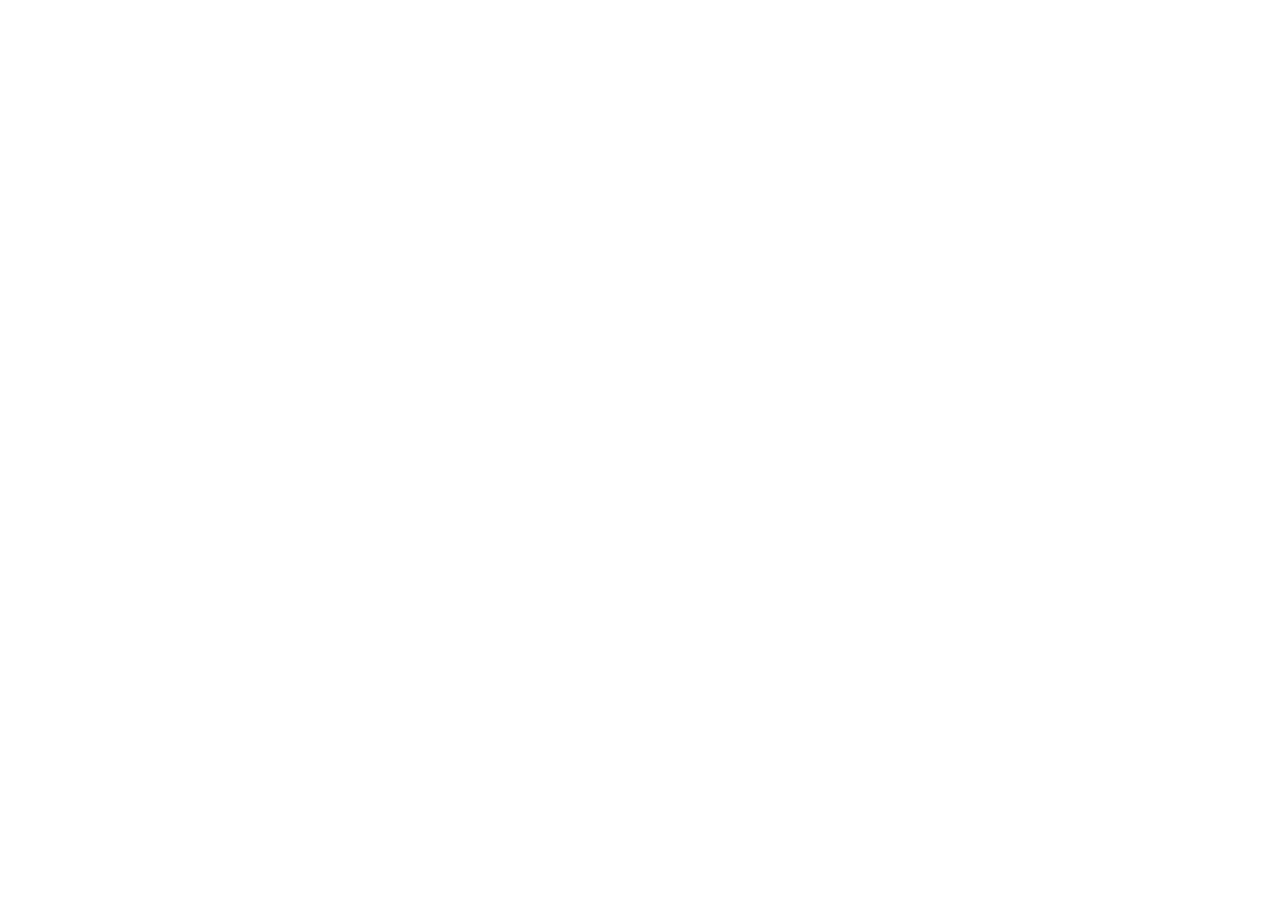
==== index.html @ 44c37a7f "desenvolvendo arquivo script.js" ====
<!DOCTYPE html>
<html lang="en">
<head>
    <meta charset="UTF-8">
    <meta name="viewport" content="width=device-width, initial-scale=1.0">
    <link
     href="style.css"/>
    <title>CheckChess</title>
</head>
<body>
    
<div id ="container">

</div>
    
</body>
</html>
---- style.css ----
body {
    font-family: Cambria, Cochin, Georgia, Times, 'Times New Roman', serif;
    margin: 0;
    background-color: #000;
}


.square {
    background-color: #aaffaa;
    display: inline-block;
    border: 1px solid #fff;
    text-align: center;
    position: absolute;
    cursor: pointer;
}
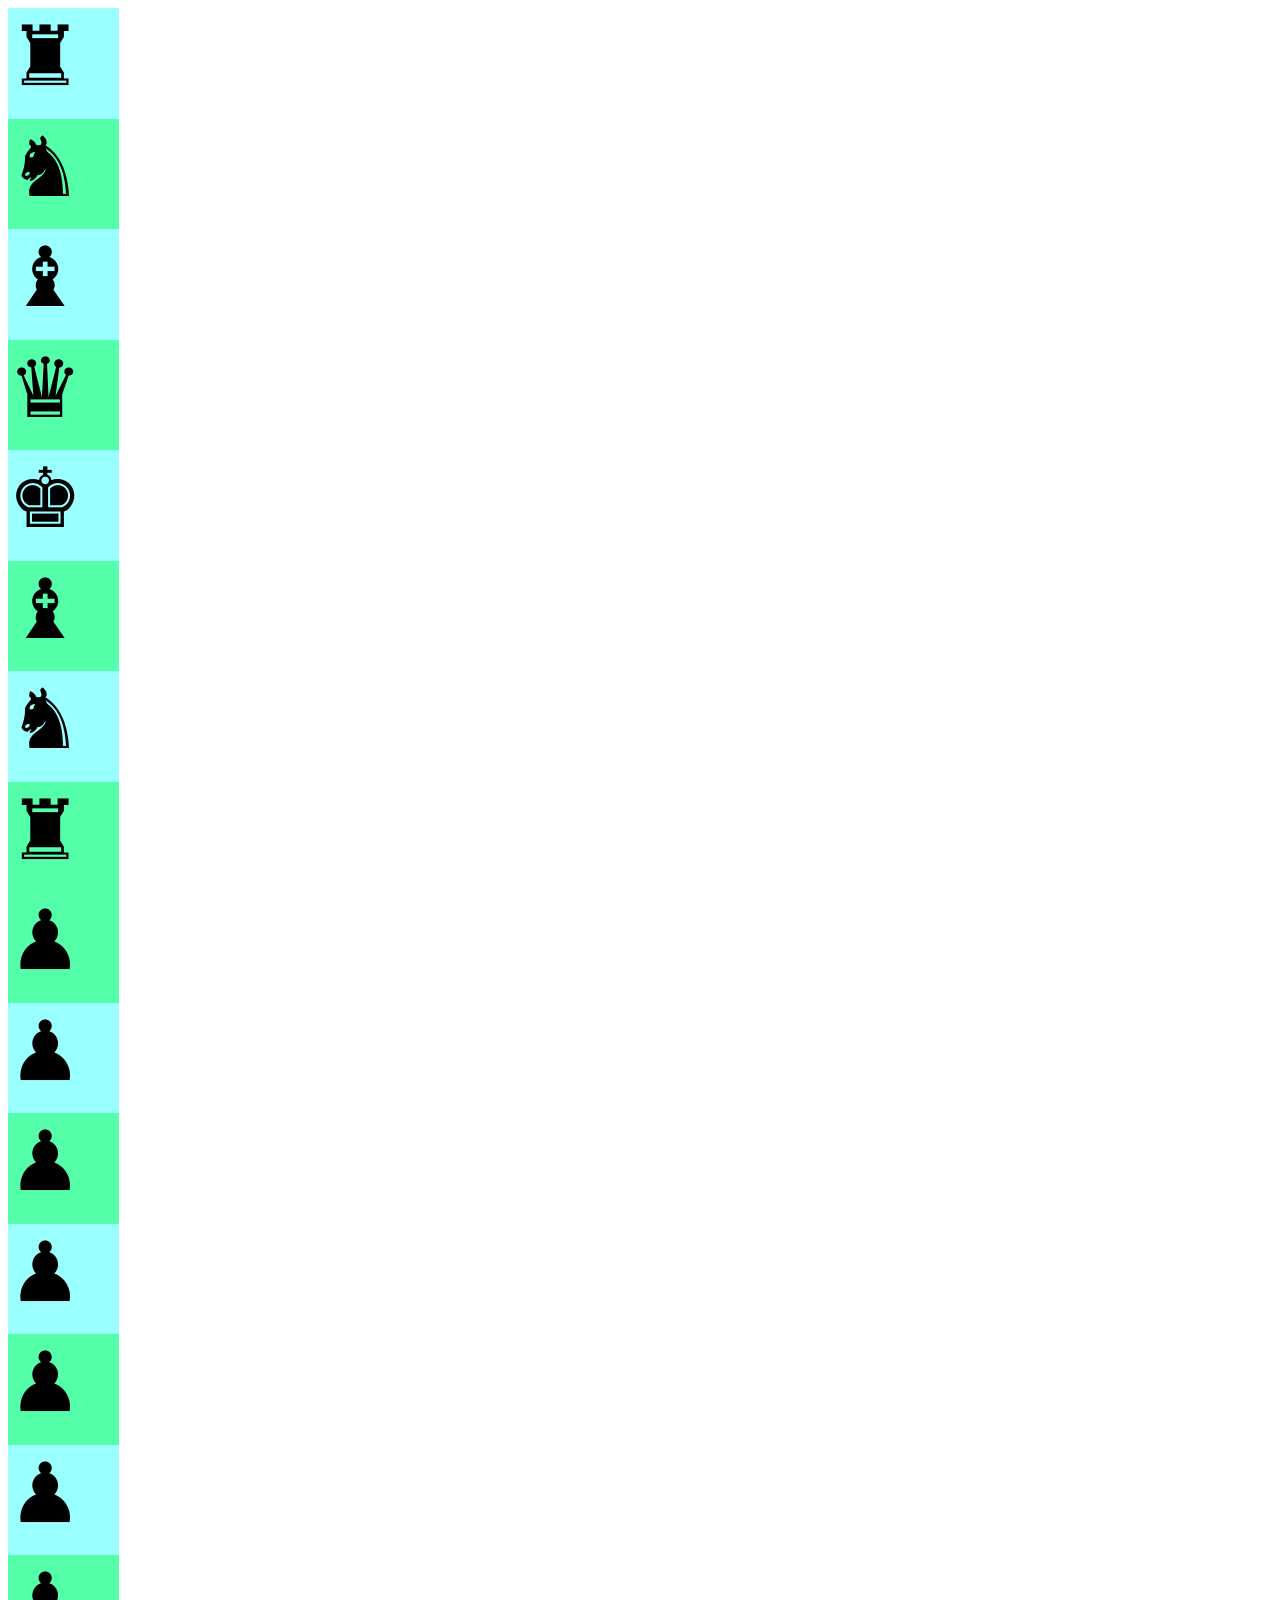
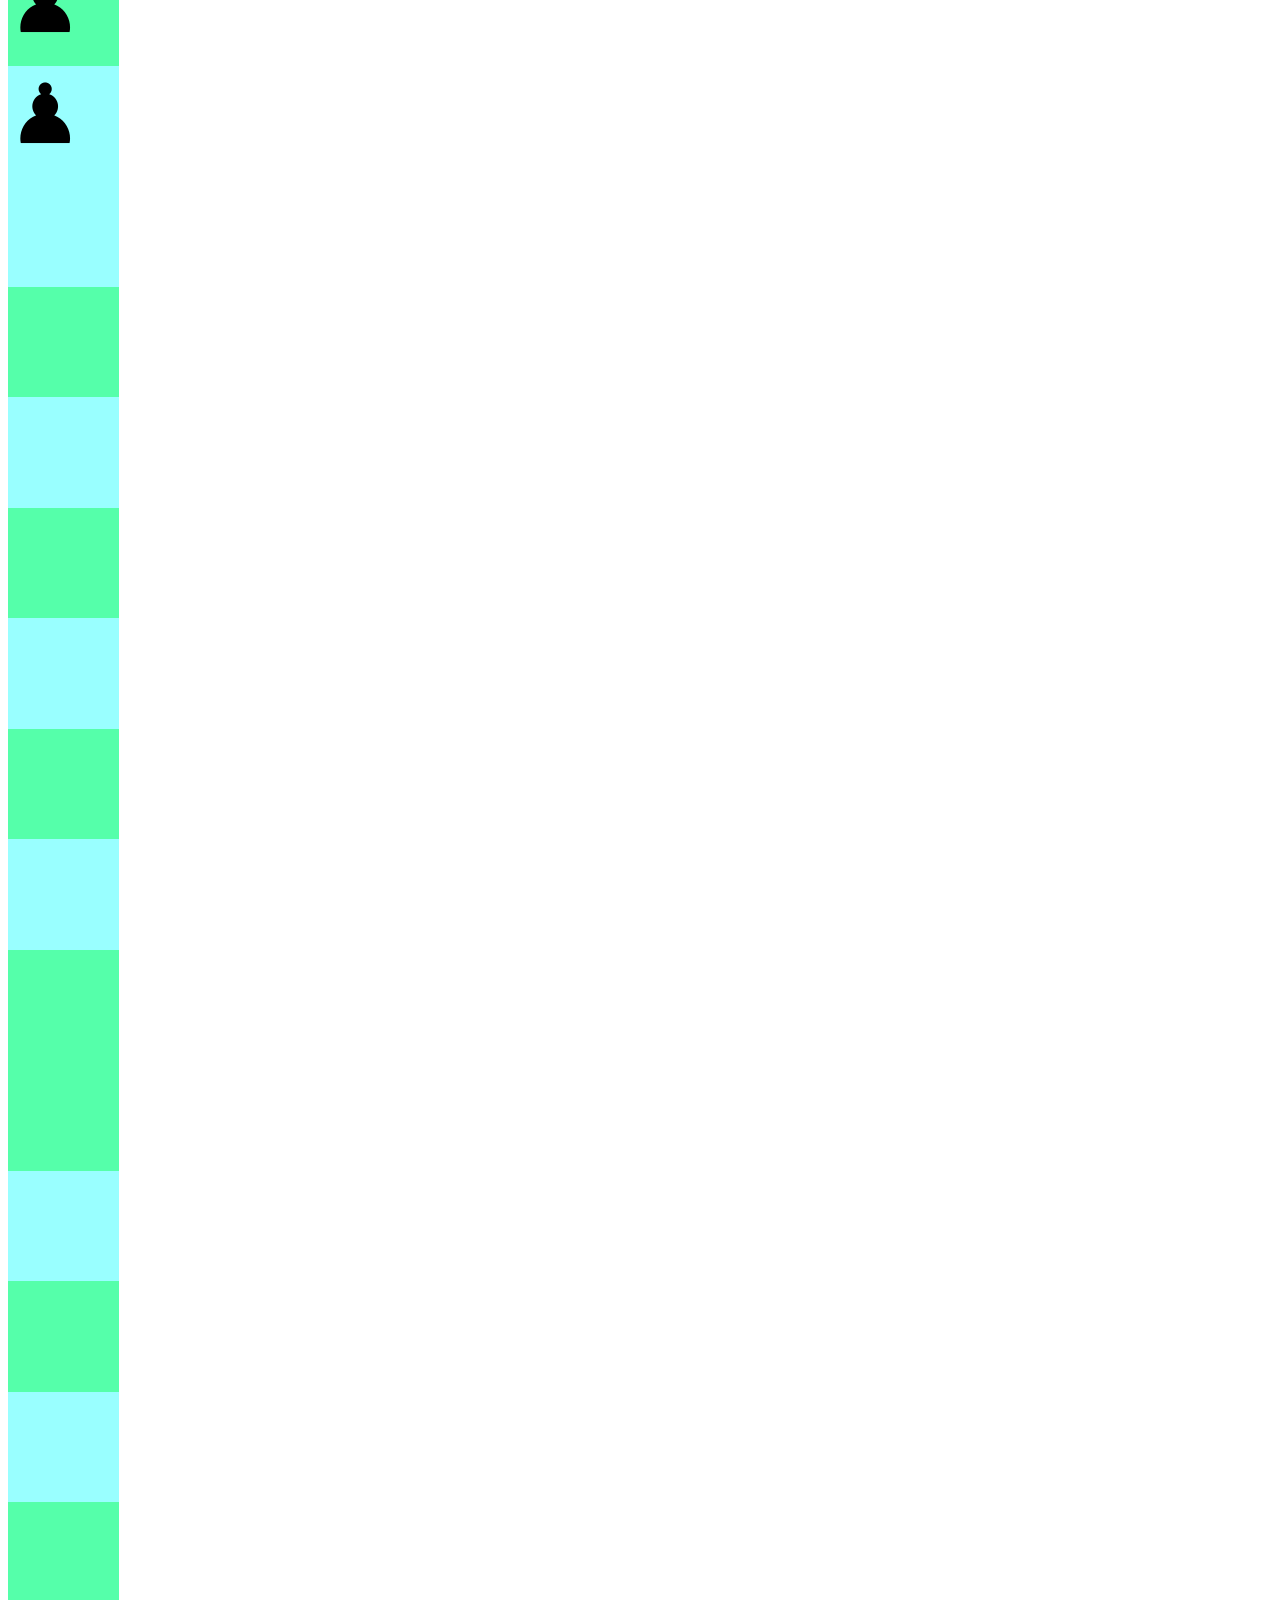
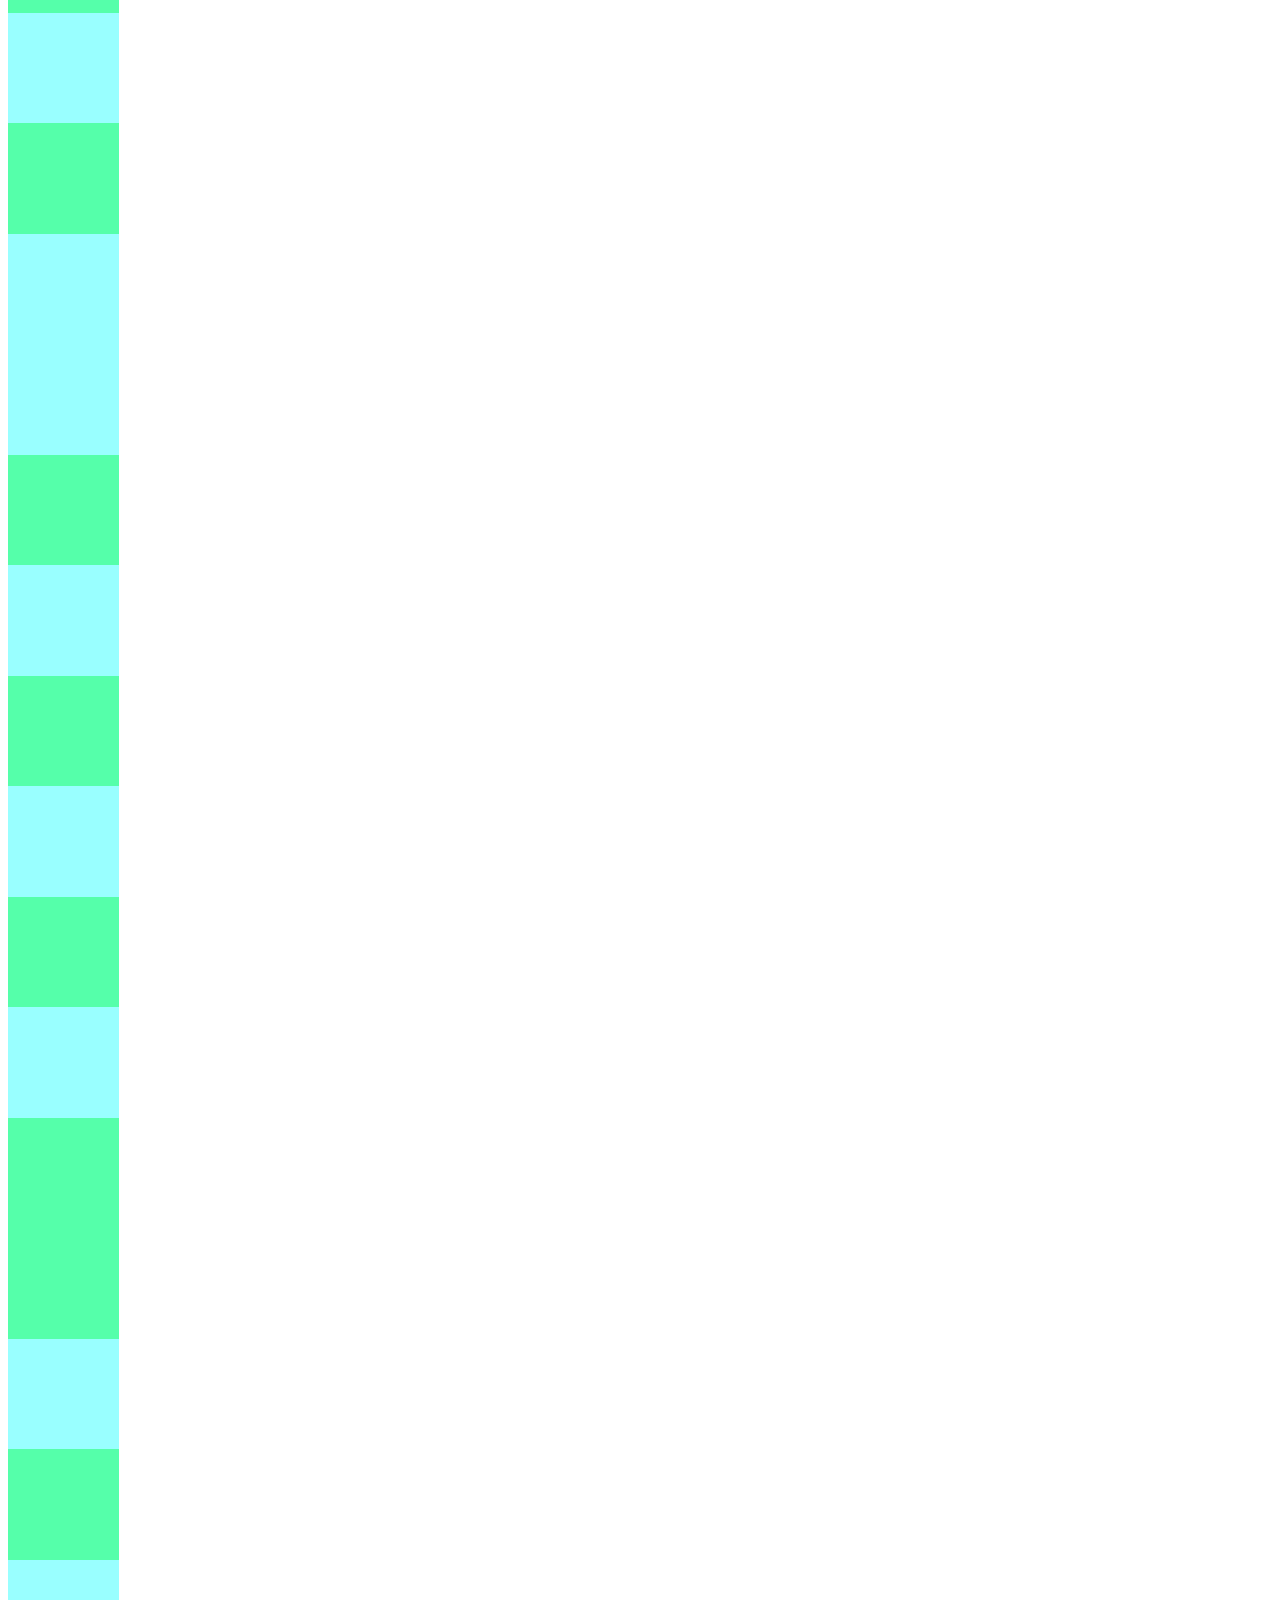
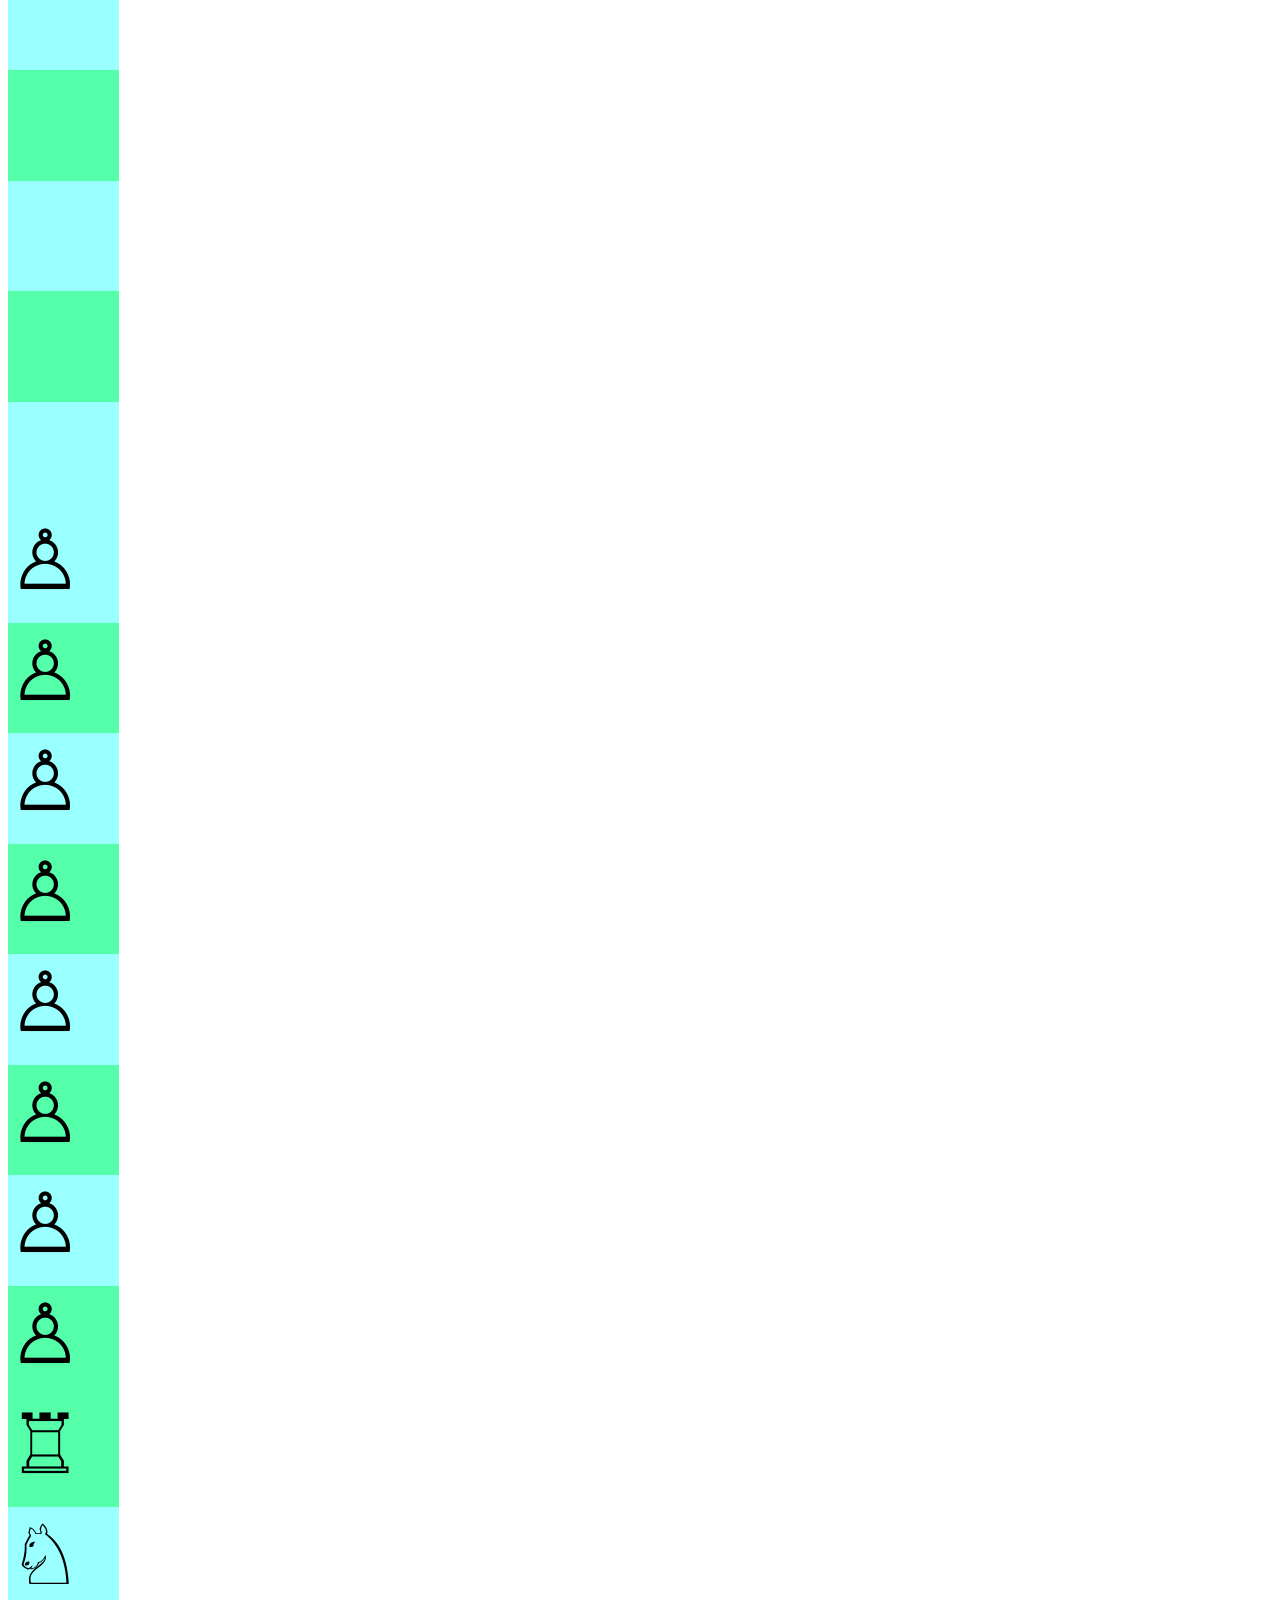
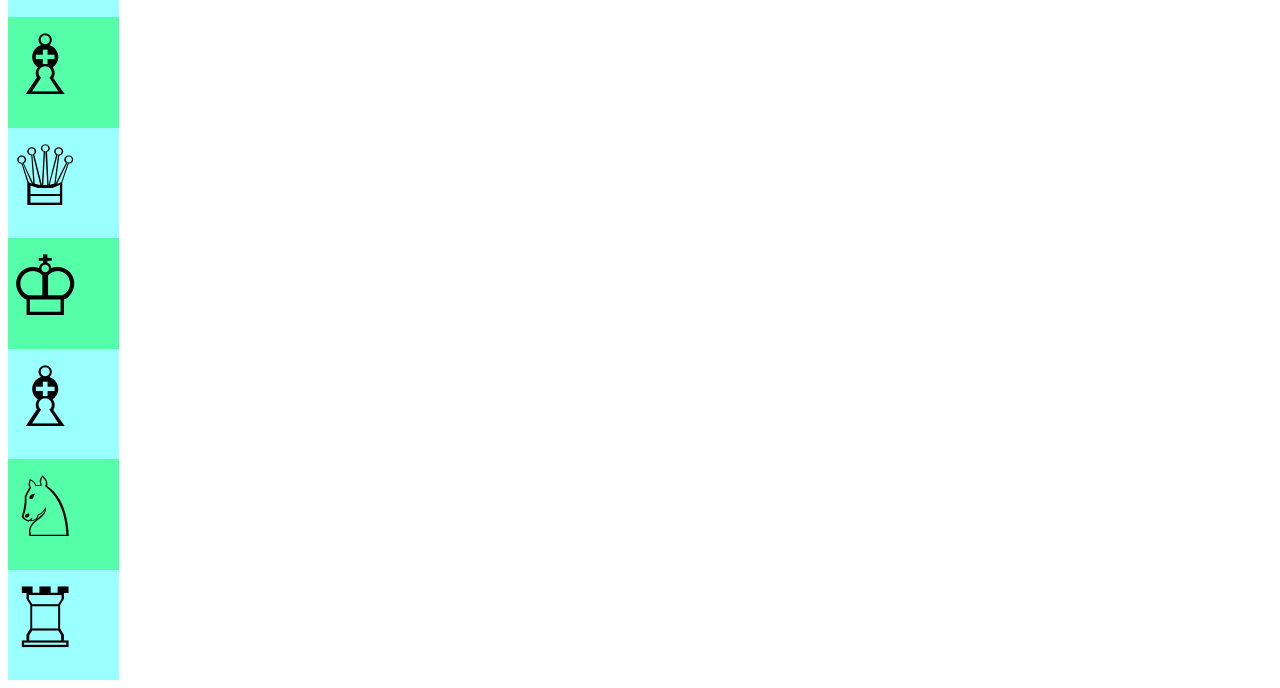
==== commit 763e4f2c: "checBlackWhite" ====
--- a/index.html
+++ b/index.html
@@ -13,5 +13,6 @@
 
 </div>
     
+<script src="./script.js"></script>
 </body>
 </html>
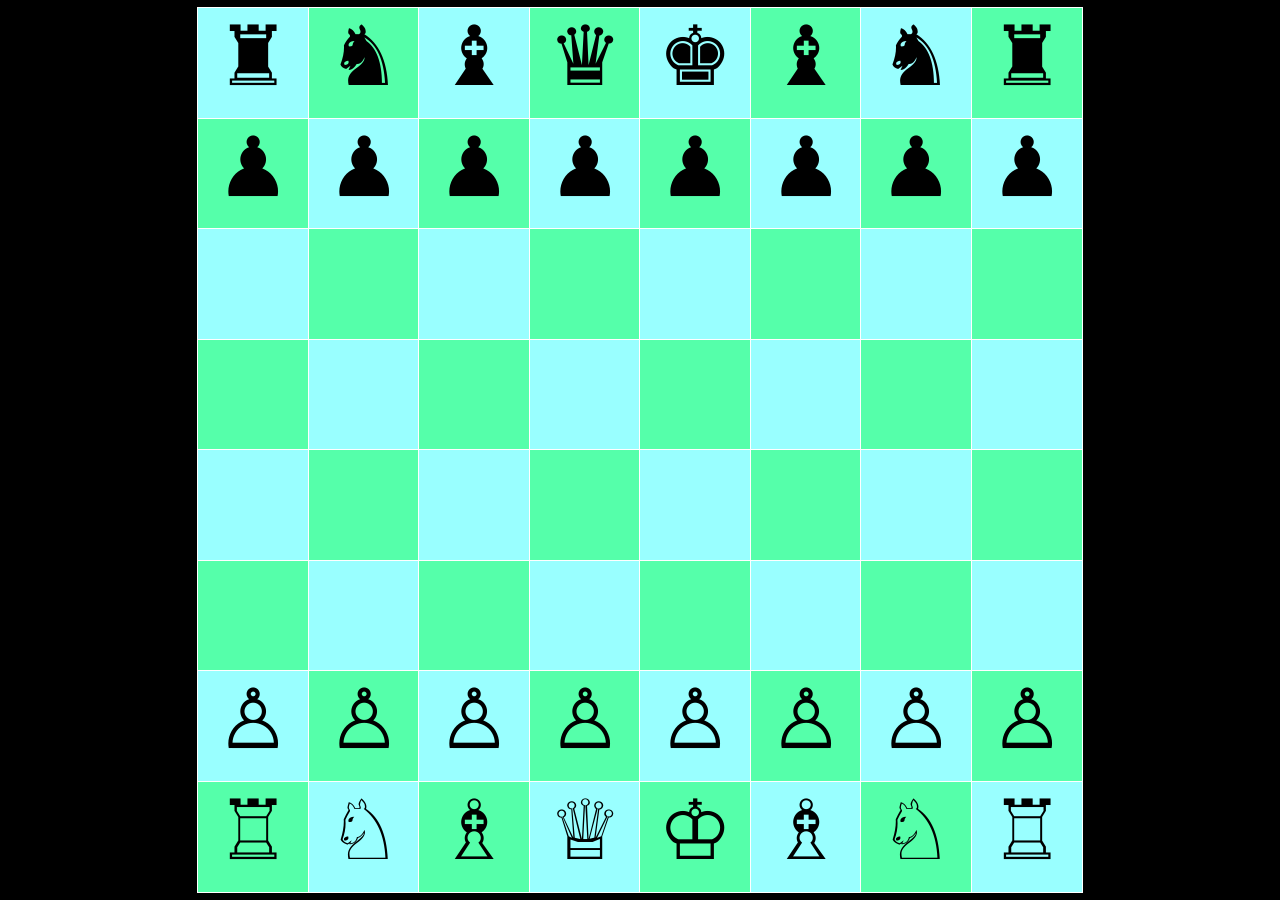
==== commit d308b434: "ajustes no tabuleiro" ====
--- a/index.html
+++ b/index.html
@@ -2,17 +2,23 @@
 <html lang="en">
 <head>
     <meta charset="UTF-8">
-    <meta name="viewport" content="width=device-width, initial-scale=1.0">
-    <link
-     href="style.css"/>
+    <link rel="stylesheet" href="style.css"/>
+    <link rel="icon" href="./images/favicon.ico" type="image/x-icon" />
     <title>CheckChess</title>
 </head>
 <body>
-    
-<div id ="container">
+<!doctype html>
+<html>
+ <head> 
+  <title>Xadrez</title> 
+  <meta name="viewport" content="width=device-width, initial-scale=1"> 
+  <meta charset="UTF-8"> 
+ </head> 
+ <body> 
+  <div id="container"></div> 
+ </body>
+</html>
+  <script  src="./script.js"></script>
 
-</div>
-    
-<script src="./script.js"></script>
 </body>
 </html>
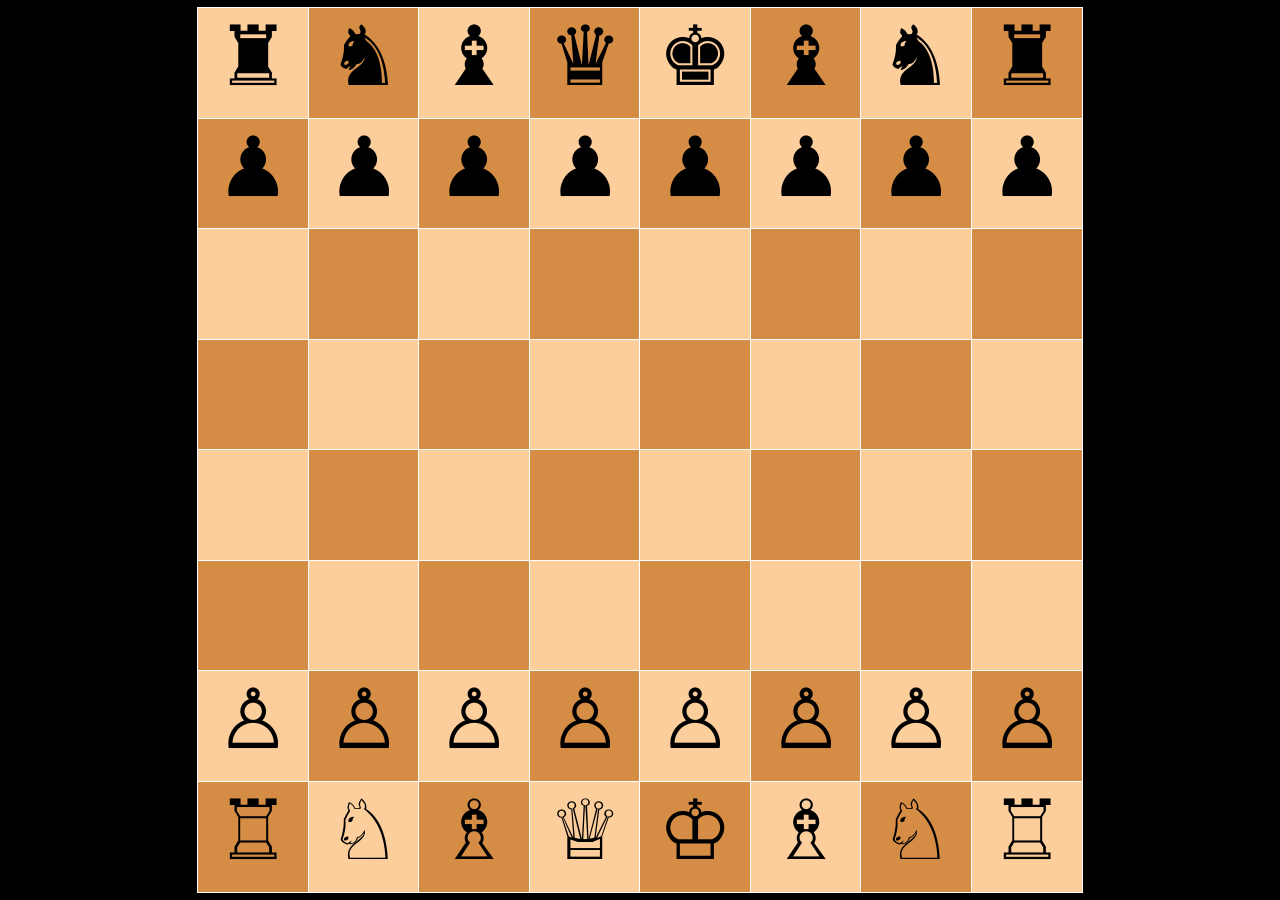
==== commit 752c76e1: "ajustando a estrutura do projeto" ====
--- a/index.html
+++ b/index.html
@@ -1,24 +1,14 @@
 <!DOCTYPE html>
-<html lang="en">
+<html lang="pt-BR">
 <head>
     <meta charset="UTF-8">
-    <link rel="stylesheet" href="style.css"/>
-    <link rel="icon" href="./images/favicon.ico" type="image/x-icon" />
+    <meta name="viewport" content="width=device-width, initial-scale=1">
     <title>CheckChess</title>
+    <link rel="stylesheet" href="css/style.css"/>
+    <link rel="icon" href="assets/images/favicon.ico" type="image/x-icon" />
 </head>
 <body>
-<!doctype html>
-<html>
- <head> 
-  <title>Xadrez</title> 
-  <meta name="viewport" content="width=device-width, initial-scale=1"> 
-  <meta charset="UTF-8"> 
- </head> 
- <body> 
-  <div id="container"></div> 
- </body>
+    <div id="container"></div>
+    <script src="js/script.js"></script>
+</body>
 </html>
-  <script  src="./script.js"></script>
-
-</body>
-</html>
--- a/css/style.css
+++ b/css/style.css
@@ -0,0 +1,15 @@
+body {
+    font-family: Cambria, Cochin, Georgia, Times, 'Times New Roman', serif;
+    margin: 0;
+    background-color: #000;
+}
+
+
+.square {
+    background-color: #aaffaa;
+    display: inline-block;
+    border: 1px solid #fff;
+    text-align: center;
+    position: absolute;
+    cursor: pointer;
+}
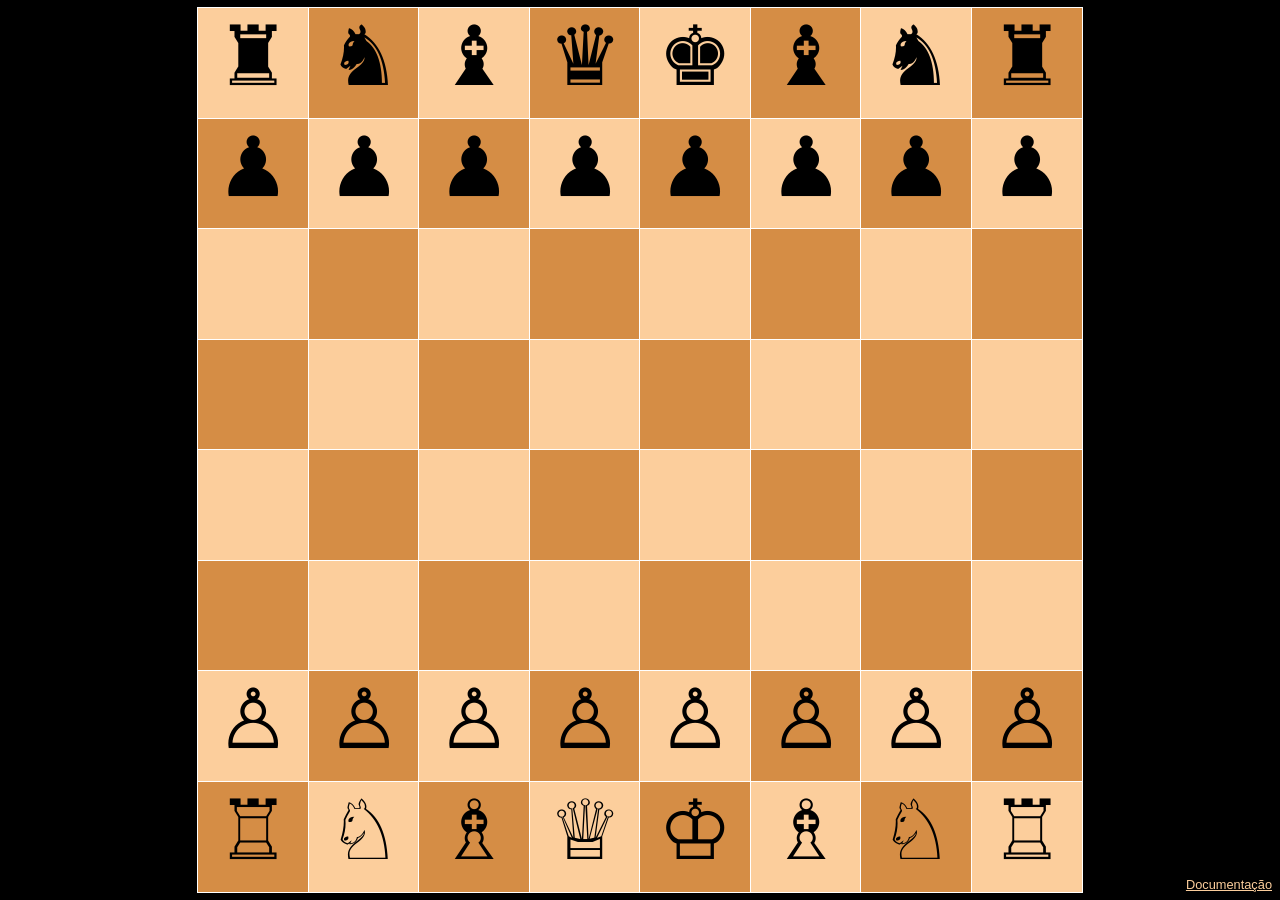
==== commit b1673f43: "CheckChess — Documentação" ====
--- a/index.html
+++ b/index.html
@@ -9,6 +9,9 @@
 </head>
 <body>
     <div id="container"></div>
+    <p style="position:fixed;bottom:0;right:0;margin:0.5rem;font-size:0.8rem;font-family:sans-serif;">
+        <a href="docs/index.html" style="color:#fcce9c;">Documentação</a>
+    </p>
     <script src="js/script.js"></script>
 </body>
 </html>
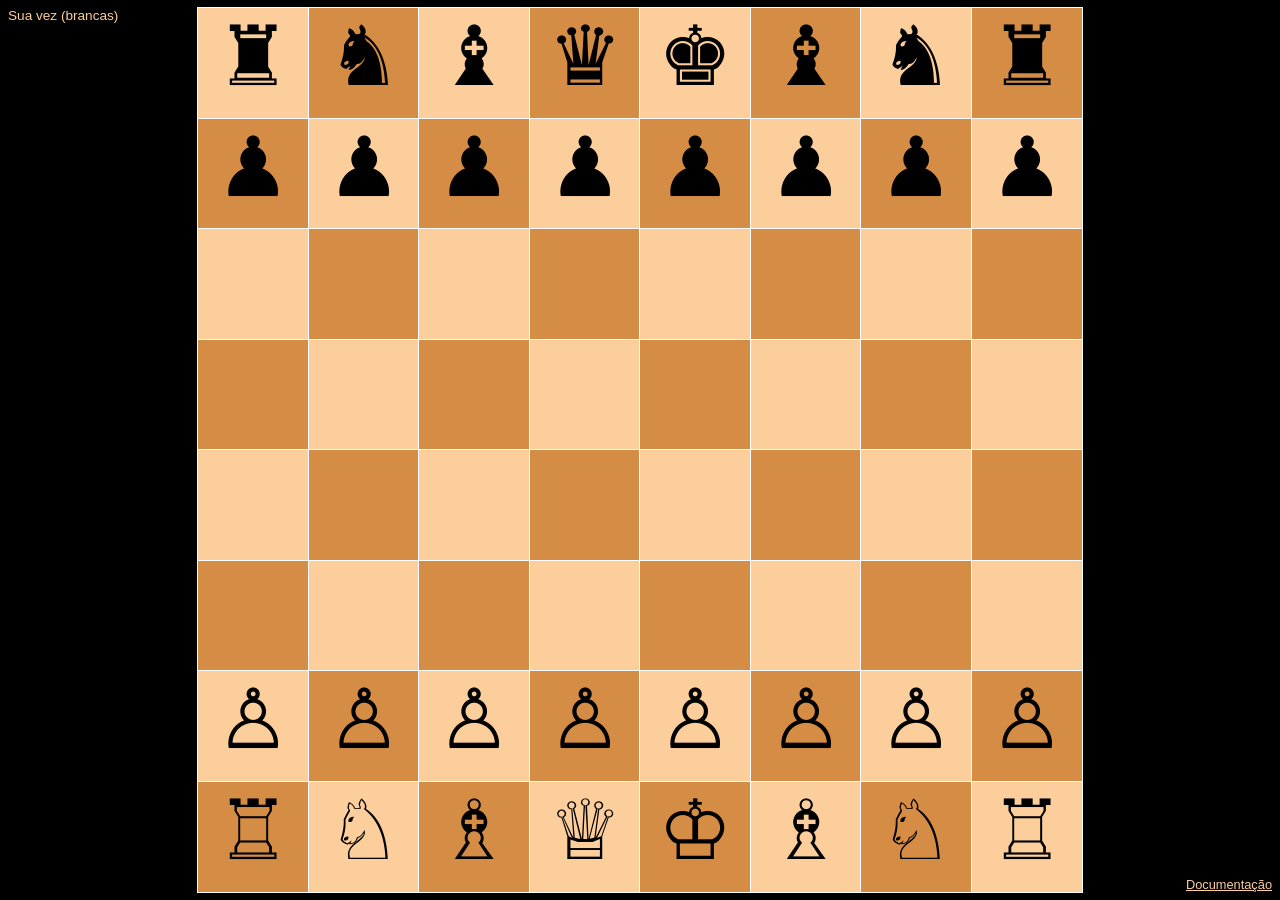
==== commit f2428753: "ajuste na mecanica do jogo" ====
--- a/index.html
+++ b/index.html
@@ -5,7 +5,7 @@
     <meta name="viewport" content="width=device-width, initial-scale=1">
     <title>CheckChess</title>
     <link rel="stylesheet" href="css/style.css"/>
-    <link rel="icon" href="assets/images/favicon.ico" type="image/x-icon" />
+    <link rel="icon" href="images/favicon.ico" type="image/x-icon" />
 </head>
 <body>
     <div id="container"></div>
--- a/css/style.css
+++ b/css/style.css
@@ -12,4 +12,4 @@
     text-align: center;
     position: absolute;
     cursor: pointer;
-}+}
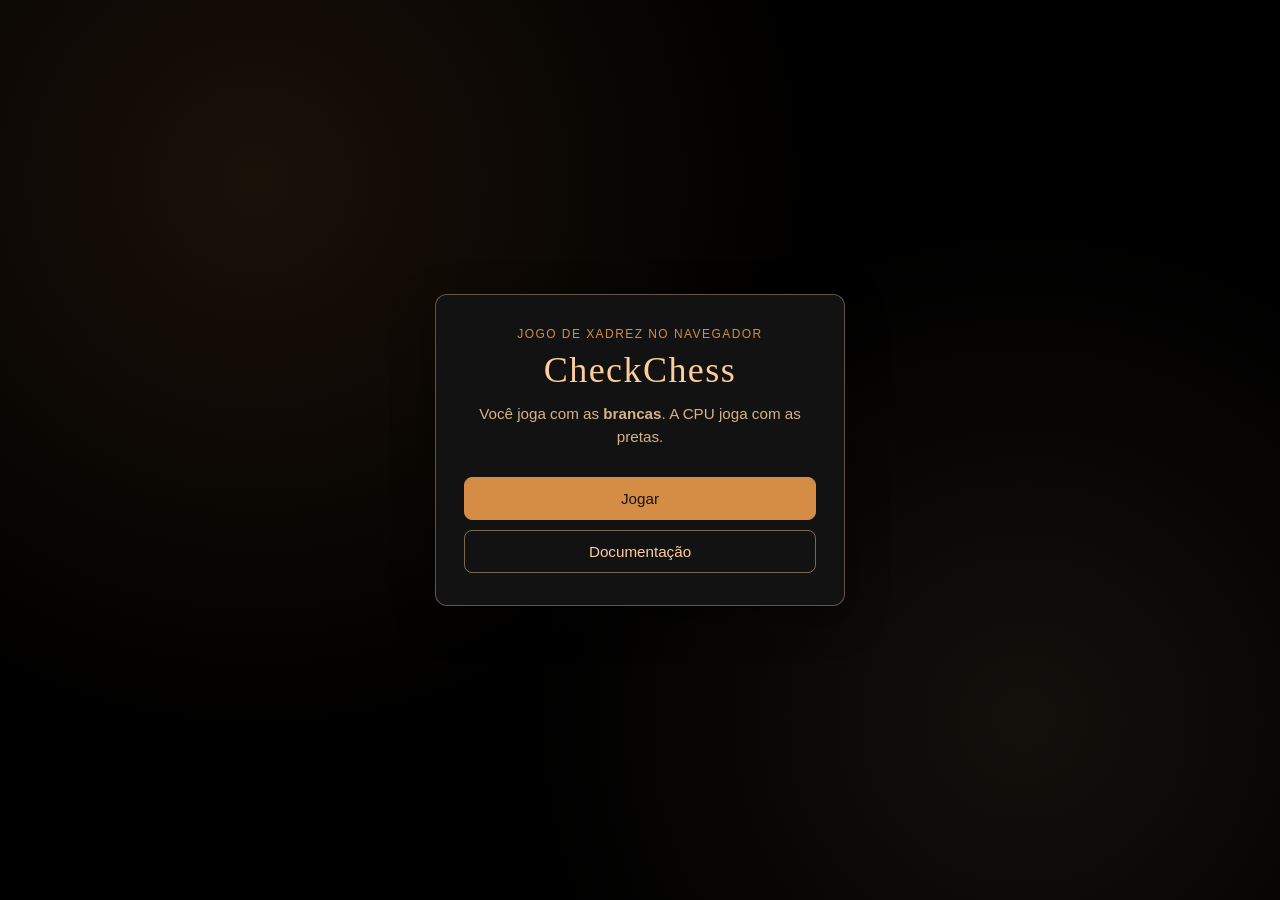
==== commit 6a2163cc: "adicionando menu" ====
--- a/index.html
+++ b/index.html
@@ -4,14 +4,20 @@
     <meta charset="UTF-8">
     <meta name="viewport" content="width=device-width, initial-scale=1">
     <title>CheckChess</title>
-    <link rel="stylesheet" href="css/style.css"/>
+    <link rel="stylesheet" href="css/menu.css"/>
     <link rel="icon" href="images/favicon.ico" type="image/x-icon" />
 </head>
 <body>
-    <div id="container"></div>
-    <p style="position:fixed;bottom:0;right:0;margin:0.5rem;font-size:0.8rem;font-family:sans-serif;">
-        <a href="docs/index.html" style="color:#fcce9c;">Documentação</a>
-    </p>
-    <script src="js/script.js"></script>
+    <main class="menu">
+        <div class="menu-card">
+            <p class="menu-kicker">Jogo de xadrez no navegador</p>
+            <h1 class="menu-title">CheckChess</h1>
+            <p class="menu-subtitle">Você joga com as <strong>brancas</strong>. A CPU joga com as pretas.</p>
+            <div class="menu-actions">
+                <a class="menu-btn menu-btn--primary" href="game.html">Jogar</a>
+                <a class="menu-btn menu-btn--ghost" href="docs/index.html">Documentação</a>
+            </div>
+        </div>
+    </main>
 </body>
 </html>
--- a/css/menu.css
+++ b/css/menu.css
@@ -0,0 +1,95 @@
+body {
+    margin: 0;
+    min-height: 100vh;
+    font-family: Cambria, Cochin, Georgia, Times, "Times New Roman", serif;
+    color: #fcce9c;
+    background:
+        radial-gradient(circle at 20% 20%, rgba(213, 141, 69, 0.12), transparent 45%),
+        radial-gradient(circle at 80% 80%, rgba(252, 206, 156, 0.08), transparent 40%),
+        #000;
+}
+
+.menu {
+    min-height: 100vh;
+    display: flex;
+    align-items: center;
+    justify-content: center;
+    padding: 1.5rem;
+    box-sizing: border-box;
+}
+
+.menu-card {
+    width: min(100%, 22rem);
+    padding: 2rem 1.75rem;
+    border: 1px solid rgba(252, 206, 156, 0.35);
+    border-radius: 12px;
+    background: rgba(20, 20, 20, 0.92);
+    text-align: center;
+    box-shadow: 0 12px 40px rgba(0, 0, 0, 0.45);
+}
+
+.menu-kicker {
+    margin: 0 0 0.5rem;
+    font-size: 0.75rem;
+    letter-spacing: 0.12em;
+    text-transform: uppercase;
+    color: #d58d45;
+    font-family: sans-serif;
+}
+
+.menu-title {
+    margin: 0 0 0.75rem;
+    font-size: 2.25rem;
+    font-weight: normal;
+    letter-spacing: 0.04em;
+}
+
+.menu-subtitle {
+    margin: 0 0 1.75rem;
+    font-size: 0.95rem;
+    line-height: 1.5;
+    color: rgba(252, 206, 156, 0.85);
+    font-family: sans-serif;
+}
+
+.menu-actions {
+    display: flex;
+    flex-direction: column;
+    gap: 0.65rem;
+}
+
+.menu-btn {
+    display: block;
+    width: 100%;
+    padding: 0.75rem 1rem;
+    border-radius: 8px;
+    font-size: 0.95rem;
+    font-family: sans-serif;
+    text-decoration: none;
+    text-align: center;
+    cursor: pointer;
+    box-sizing: border-box;
+    transition: background 0.15s ease, border-color 0.15s ease, color 0.15s ease;
+}
+
+.menu-btn--primary {
+    border: 1px solid #d58d45;
+    background: #d58d45;
+    color: #1a1208;
+}
+
+.menu-btn--primary:hover {
+    background: #fcce9c;
+    border-color: #fcce9c;
+}
+
+.menu-btn--ghost {
+    border: 1px solid rgba(252, 206, 156, 0.45);
+    background: transparent;
+    color: #fcce9c;
+}
+
+.menu-btn--ghost:hover {
+    border-color: #fcce9c;
+    background: rgba(252, 206, 156, 0.08);
+}
